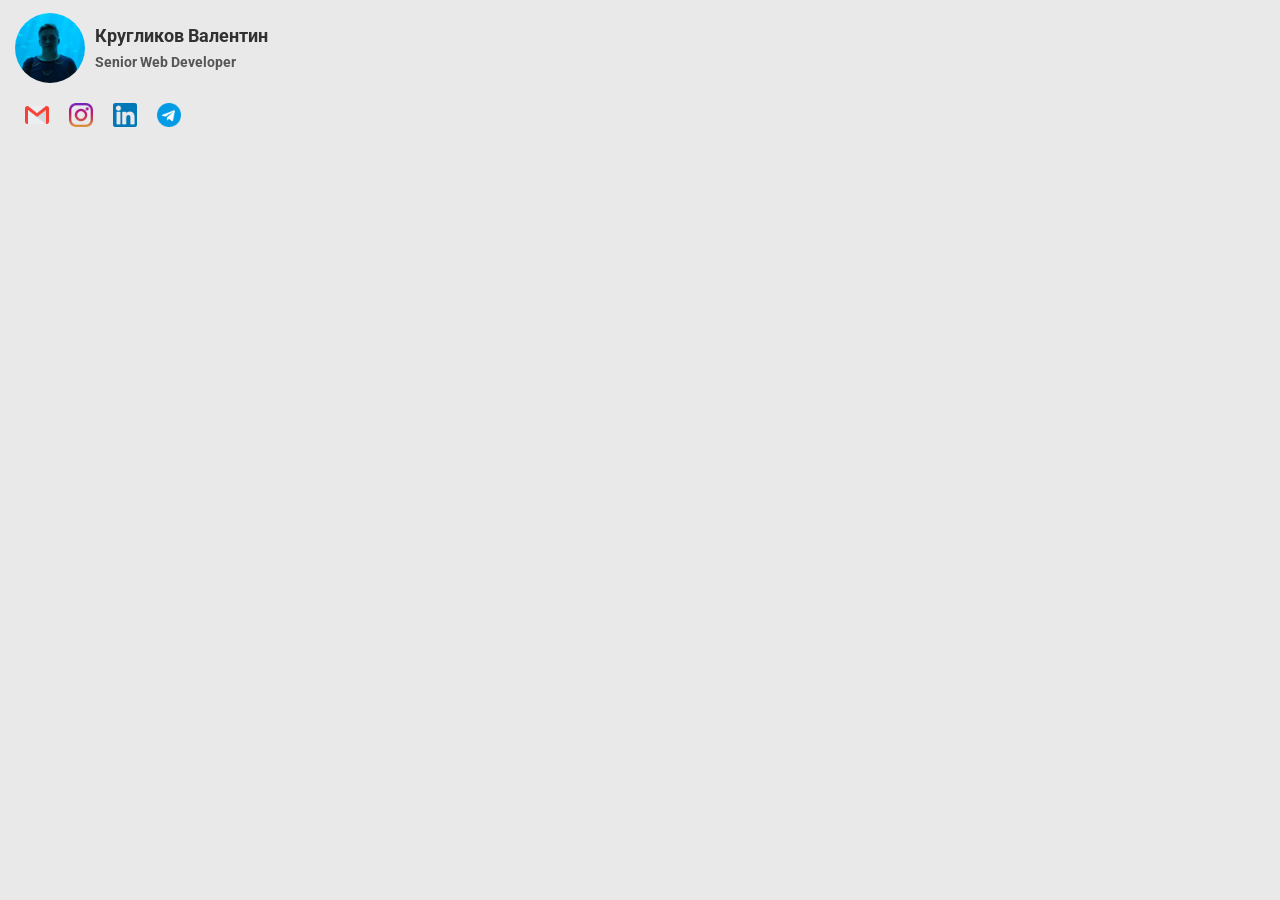
==== public/index.html @ 3395c07c "github actions: ftp deploy" ====
<!DOCTYPE html>
<html lang="ru">
<head>
    <meta charset="UTF-8">
    <meta name="viewport" content="width=device-width, initial-scale=1.0, maximum-scale=1.0, user-scalable=no"/>
    <meta name="description"
          content="Кругликов Валентин - Senior Web Developer | react, javascript, js, web solutions, php, mysql"/>
    <title>Кругликов Валентин - Senior Web Developer</title>
    <link href="/reset.css" rel="stylesheet" type="text/css">
    <link href="/style.css" rel="stylesheet" type="text/css">
</head>
<body>
<div class="profile">
    <div class="profile__ava">
        <img src="/assets/ava.jpeg"/>
    </div>
    <div class="profile__info">
        <h1>Кругликов Валентин</h1>
        <h2 class="gap_top note">Senior Web Developer</h2>
    </div>
</div>
<div class="contacts gap_top">
    <a class="contacts__link" href="mailto:dev.n@bk.ru">
        <img title="mail" src="/assets/social/gmail.png"/>
    </a>
    <a class="contacts__link" target="_blank" href="https://instagram.com/devn.valentin/">
        <img title="instagram" src="/assets/social/instagram.png"/>
    </a>
    <a class="contacts__link" target="_blank" href="https://www.linkedin.com/in/kruglikov-valentin/">
        <img title="instagram" src="/assets/social/linkedin.png"/>
    </a>
    <a class="contacts__link" target="_blank" href="https://t.me/devn1">
        <img title="instagram" src="/assets/social/telegram.png"/>
    </a>
</div>
</body>
</html>
---- style.css ----
@import url('https://fonts.googleapis.com/css2?family=Roboto&display=swap');

* {
    font-family: 'Roboto', sans-serif;
}

body {
    background: #e9e9e9;
    padding: 13px 15px;
}

h1 {
    color: #313131;
    font-size: 18px;
}

.gap {
    margin: 10px 0;
}

.gap_top {
    margin-top: 10px;
}

.note {
    font-size: 14px;
    color: #565455;
}

.contacts {
    display: flex;
    justify-content: flex-start;
    align-items: center;
    flex-direction: row;
}

.contacts__link {
    display: block;
    padding: 10px;
}

.contacts__link img {
    height: 24px;
}

.profile {
    display: flex;
    align-items: center;
    justify-content: flex-start;
}

.profile__ava {
    border-radius: 50%;
    width: 70px;
    overflow: hidden;
}

.profile__ava img {
    width: 100%;
    display: block;
}

.profile__info {
    padding: 10px;
}
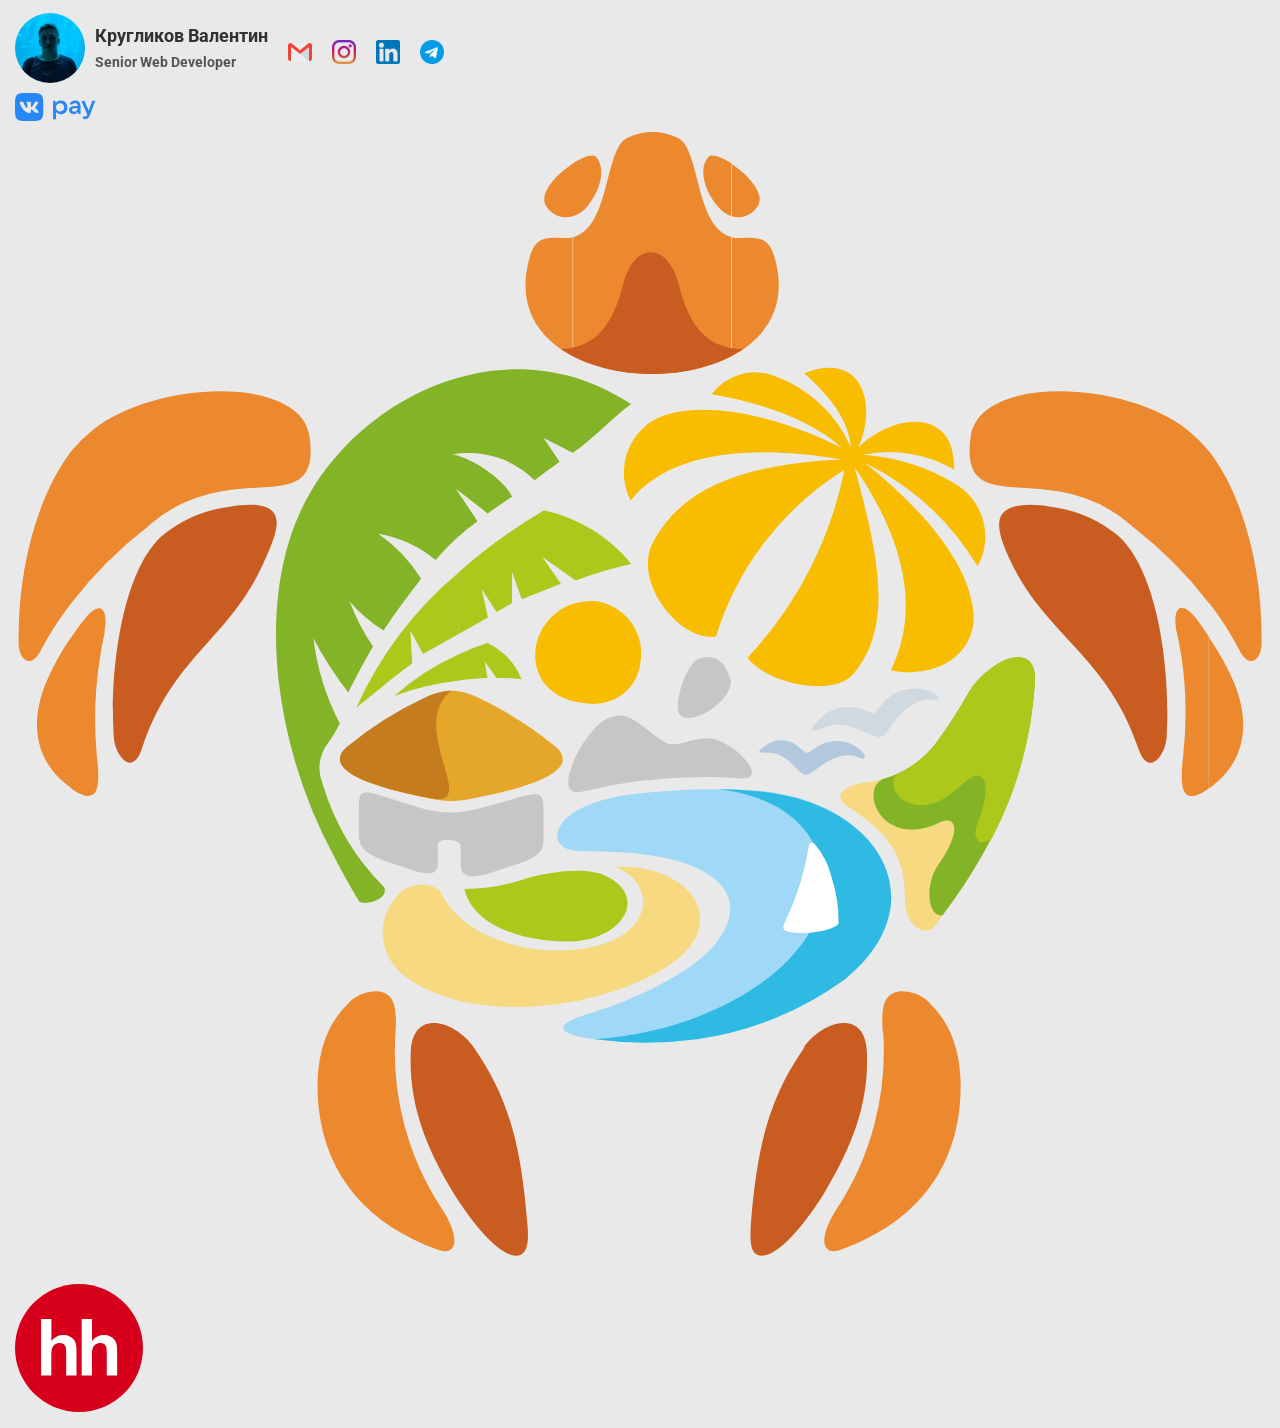
==== commit 5a1ecafd: "projects" ====
--- a/public/index.html
+++ b/public/index.html
@@ -3,8 +3,7 @@
 <head>
     <meta charset="UTF-8">
     <meta name="viewport" content="width=device-width, initial-scale=1.0, maximum-scale=1.0, user-scalable=no"/>
-    <meta name="description"
-          content="Кругликов Валентин - Senior Web Developer | react, javascript, js, web solutions, php, mysql"/>
+    <meta name="description" content="react, javascript, js, web solutions, php, mysql"/>
     <title>Кругликов Валентин - Senior Web Developer</title>
     <link href="/reset.css" rel="stylesheet" type="text/css">
     <link href="/style.css" rel="stylesheet" type="text/css">
@@ -18,20 +17,33 @@
         <h1>Кругликов Валентин</h1>
         <h2 class="gap_top note">Senior Web Developer</h2>
     </div>
+    <div class="contacts gap_top">
+        <a class="contacts__link hidden" href="mailto:dev.n@bk.ru">
+            <img title="mail" src="/assets/social/gmail.png"/>
+        </a>
+        <a class="contacts__link hidden" target="_blank" href="https://instagram.com/devn.valentin/">
+            <img title="instagram" src="/assets/social/instagram.png"/>
+        </a>
+        <a class="contacts__link" target="_blank" href="https://www.linkedin.com/in/kruglikov-valentin/">
+            <img title="instagram" src="/assets/social/linkedin.png"/>
+        </a>
+        <a class="contacts__link" target="_blank" href="https://t.me/devn1">
+            <img title="instagram" src="/assets/social/telegram.png"/>
+        </a>
+    </div>
 </div>
-<div class="contacts gap_top">
-    <a class="contacts__link" href="mailto:dev.n@bk.ru">
-        <img title="mail" src="/assets/social/gmail.png"/>
-    </a>
-    <a class="contacts__link" target="_blank" href="https://instagram.com/devn.valentin/">
-        <img title="instagram" src="/assets/social/instagram.png"/>
-    </a>
-    <a class="contacts__link" target="_blank" href="https://www.linkedin.com/in/kruglikov-valentin/">
-        <img title="instagram" src="/assets/social/linkedin.png"/>
-    </a>
-    <a class="contacts__link" target="_blank" href="https://t.me/devn1">
-        <img title="instagram" src="/assets/social/telegram.png"/>
-    </a>
+<div class="gap_top">
+    <div class="projects">
+        <div class="project__logo project__logo_vkpay">
+            <img src="assets/vkpay.svg"/>
+        </div>
+        <div class="project__logo">
+            <img src="assets/holytrips.svg"/>
+        </div>
+        <div class="project__logo">
+            <img src="assets/hh.svg"/>
+        </div>
+    </div>
 </div>
 </body>
 </html>
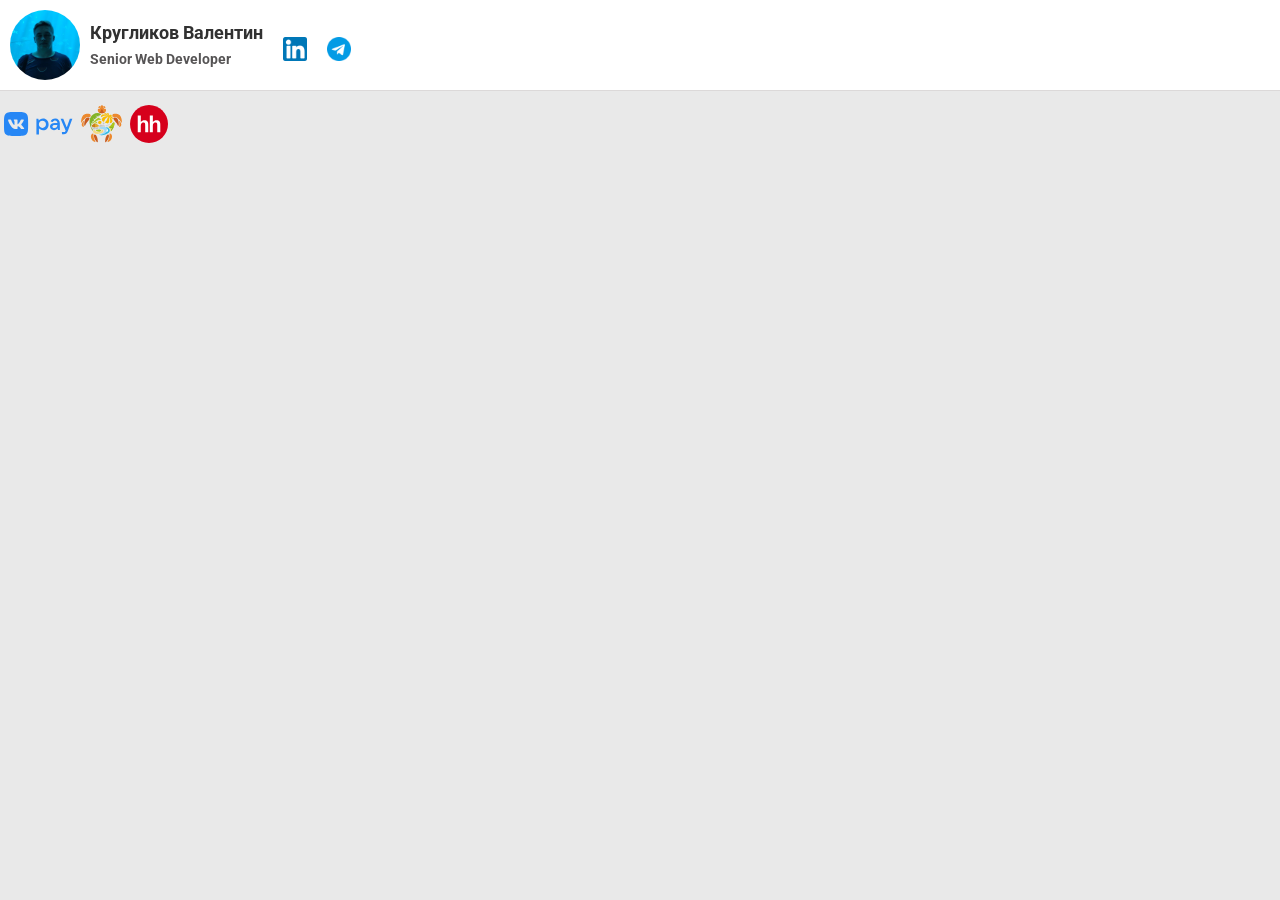
==== commit 4073b9a3: "css" ====
--- a/public/index.html
+++ b/public/index.html
@@ -5,8 +5,8 @@
     <meta name="viewport" content="width=device-width, initial-scale=1.0, maximum-scale=1.0, user-scalable=no"/>
     <meta name="description" content="react, javascript, js, web solutions, php, mysql"/>
     <title>Кругликов Валентин - Senior Web Developer</title>
-    <link href="/reset.css" rel="stylesheet" type="text/css">
-    <link href="/style.css" rel="stylesheet" type="text/css">
+    <link href="reset.css" rel="stylesheet" type="text/css">
+    <link href="style.css" rel="stylesheet" type="text/css">
 </head>
 <body>
 <div class="profile">
--- a/public/style.css
+++ b/public/style.css
@@ -0,0 +1,93 @@
+@import url('https://fonts.googleapis.com/css2?family=Roboto&display=swap');
+
+* {
+    font-family: 'Roboto', sans-serif;
+}
+
+body {
+    background: #e9e9e9;
+    /*padding: 13px 15px;*/
+}
+
+.hidden {
+    display: none !important;
+}
+
+h1 {
+    color: #313131;
+    font-size: 18px;
+}
+
+.gap {
+    margin: 10px 0;
+}
+
+.gap_top {
+    margin-top: 10px;
+}
+
+.note {
+    font-size: 14px;
+    color: #565455;
+}
+
+.contacts {
+    display: flex;
+    justify-content: flex-start;
+    align-items: center;
+    flex-direction: row;
+}
+
+.contacts__link {
+    display: block;
+    padding: 10px;
+}
+
+.contacts__link img {
+    height: 24px;
+}
+
+.profile {
+    display: flex;
+    align-items: center;
+    justify-content: flex-start;
+    background: white;
+    padding: 10px;
+    border-bottom: 1px solid #dcd9d9;
+}
+
+.profile__ava {
+    border-radius: 50%;
+    width: 70px;
+    overflow: hidden;
+}
+
+.profile__ava img {
+    width: 100%;
+    display: block;
+}
+
+.profile__info {
+    padding: 10px;
+}
+
+
+.projects {
+    display: flex;
+}
+
+.project__logo {
+    padding: 4px;
+    box-sizing: border-box;
+    height: 46px;
+    display: flex;
+    align-items: center;
+}
+
+.project__logo > * {
+    height: 100%;
+}
+
+.project__logo_vkpay > * {
+    height: 24px;
+}
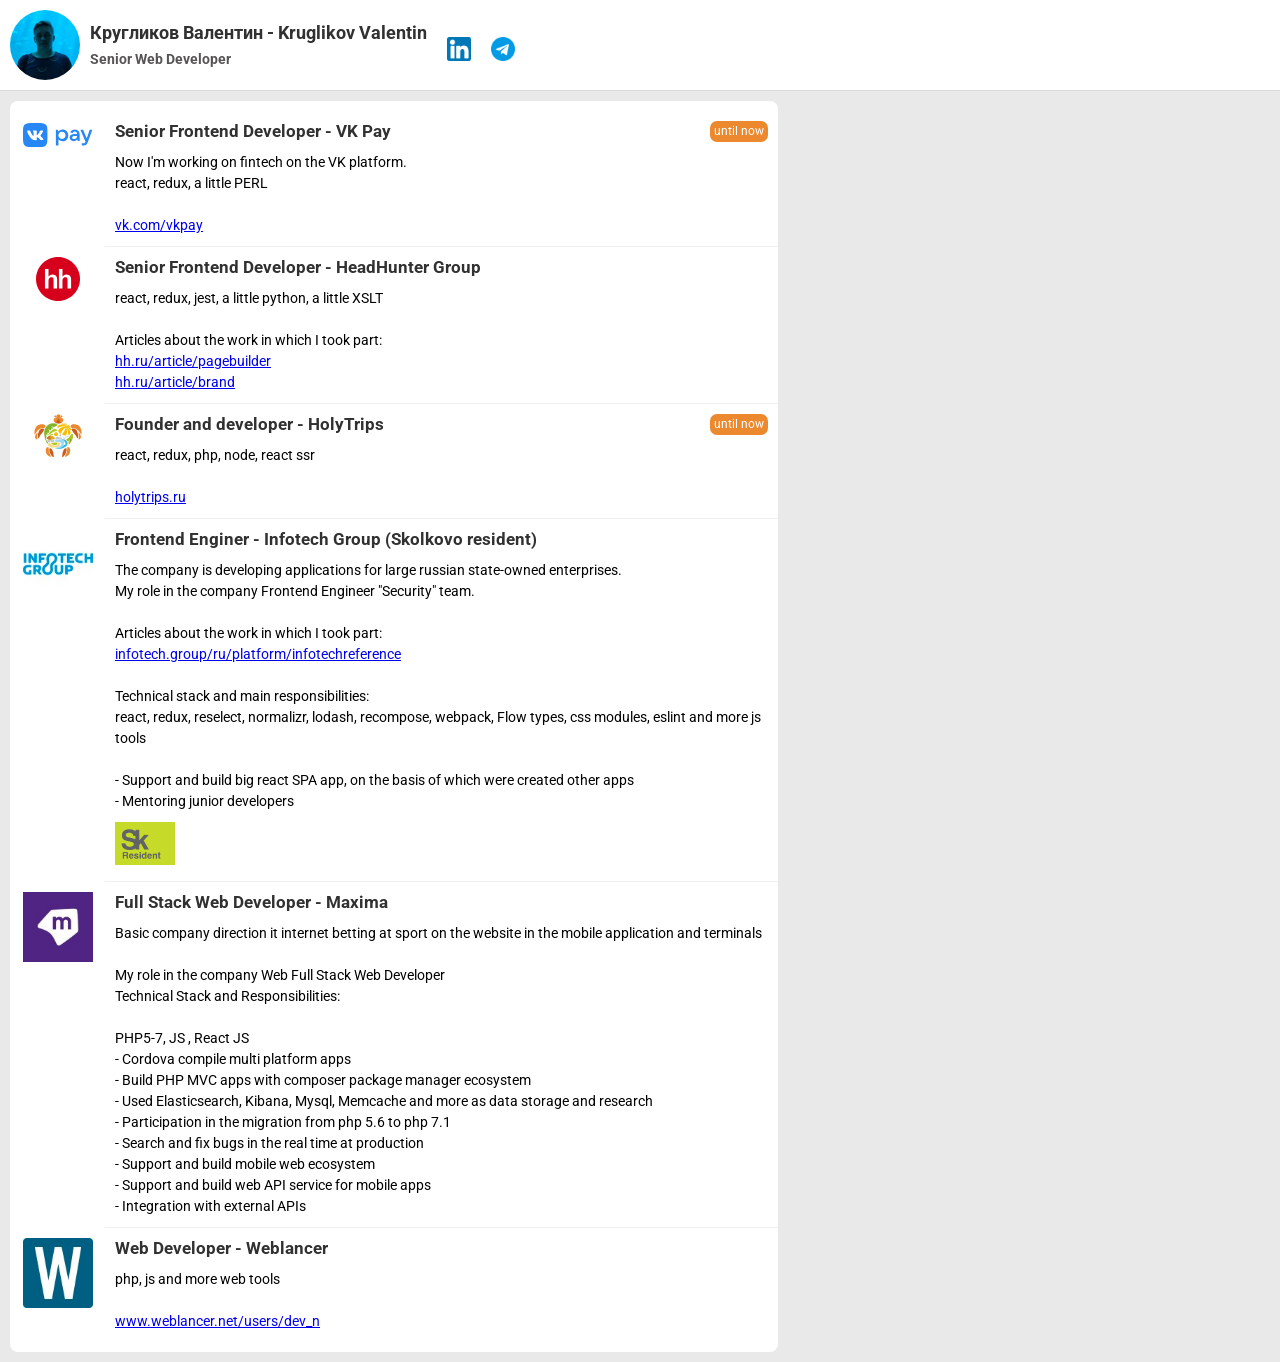
==== commit 8831330b: "projects" ====
--- a/public/index.html
+++ b/public/index.html
@@ -1,5 +1,5 @@
 <!DOCTYPE html>
-<html lang="ru">
+<html lang="en">
 <head>
     <meta charset="UTF-8">
     <meta name="viewport" content="width=device-width, initial-scale=1.0, maximum-scale=1.0, user-scalable=no"/>
@@ -14,7 +14,7 @@
         <img src="/assets/ava.jpeg"/>
     </div>
     <div class="profile__info">
-        <h1>Кругликов Валентин</h1>
+        <h1>Кругликов Валентин - Kruglikov Valentin</h1>
         <h2 class="gap_top note">Senior Web Developer</h2>
     </div>
     <div class="contacts gap_top">
@@ -34,14 +34,94 @@
 </div>
 <div class="gap_top">
     <div class="projects">
-        <div class="project__logo project__logo_vkpay">
-            <img src="assets/vkpay.svg"/>
+        <div class="project">
+            <div class="project__logo project__logo_vkpay">
+                <img src="assets/vkpay.svg"/>
+            </div>
+            <div class="project__content">
+                <div class="until-now">until now</div>
+                <div class="project__position">Senior Frontend Developer - VK Pay</div>
+                Now I'm working on fintech on the VK platform.</br>
+                react, redux, a little PERL</br></br>
+                <a target="_blank" href="https://vk.com/vkpay">vk.com/vkpay</a></br>
+            </div>
         </div>
-        <div class="project__logo">
-            <img src="assets/holytrips.svg"/>
+        <div class="project">
+            <div class="project__logo project__logo_hh">
+                <img src="assets/hh.svg"/>
+            </div>
+            <div class="project__content">
+                <div class="project__position">Senior Frontend Developer - HeadHunter Group</div>
+                react, redux, jest, a little python, a little XSLT</br></br>
+
+                Articles about the work in which I took part:</br>
+                <a target="_blank" href="https://hh.ru/article/pagebuilder">hh.ru/article/pagebuilder</a></br>
+                <a target="_blank" href="https://hh.ru/article/brand">hh.ru/article/brand</a></br>
+            </div>
         </div>
-        <div class="project__logo">
-            <img src="assets/hh.svg"/>
+        <div class="project">
+            <div class="project__logo project__logo_hh">
+                <img src="assets/holytrips.svg"/>
+            </div>
+            <div class="project__content">
+                <div class="until-now">until now</div>
+                <div class="project__position">Founder and developer - HolyTrips</div>
+                react, redux, php, node, react ssr</br></br>
+
+                <a target="_blank" href="https://holytrips.ru">holytrips.ru</a></br>
+            </div>
+        </div>
+        <div class="project">
+            <div class="project__logo">
+                <img src="assets/infotech.png"/>
+            </div>
+            <div class="project__content">
+                <div class="project__position">Frontend Enginer - Infotech Group (Skolkovo resident)</div>
+                The company is developing applications for large russian state-owned enterprises.</br>
+                My role in the company Frontend Engineer "Security" team.</br></br>
+
+                Articles about the work in which I took part:</br>
+                <a href="https://infotech.group/ru/platform/infotechreference">infotech.group/ru/platform/infotechreference</a></br></br>
+
+                Technical stack and main responsibilities:</br>
+                react, redux, reselect, normalizr, lodash, recompose, webpack, Flow types, css modules, eslint and more js tools</br></br>
+
+                - Support and build big react SPA app, on the basis of which were created other apps</br>
+                - Mentoring junior developers</br>
+                <img src="assets/sk.png" class="project-content-icon" />
+            </div>
+        </div>
+        <div class="project">
+            <div class="project__logo">
+                <img src="assets/maxima.png"/>
+            </div>
+            <div class="project__content">
+                <div class="project__position">Full Stack Web Developer - Maxima</div>
+                Basic company direction it internet betting at sport on the website in the mobile application and terminals</br></br>
+
+                My role in the company Web Full Stack Web Developer</br>
+                Technical Stack and Responsibilities:</br></br>
+
+                PHP5-7, JS , React JS</br>
+                - Cordova compile multi platform apps</br>
+                - Build PHP MVC apps with composer package manager ecosystem</br>
+                - Used Elasticsearch, Kibana, Mysql, Memcache and more as data storage and research</br>
+                - Participation in the migration from php 5.6 to php 7.1</br>
+                - Search and fix bugs in the real time at production</br>
+                - Support and build mobile web ecosystem</br>
+                - Support and build web API service for mobile apps</br>
+                - Integration with external APIs</br>
+            </div>
+        </div>
+        <div class="project">
+            <div class="project__logo">
+                <img src="assets/wb.png"/>
+            </div>
+            <div class="project__content">
+                <div class="project__position">Web Developer - Weblancer</div>
+                php, js and more web tools</br></br>
+                <a href="https://www.weblancer.net/users/dev_n/">www.weblancer.net/users/dev_n</a>
+            </div>
         </div>
     </div>
 </div>
--- a/public/style.css
+++ b/public/style.css
@@ -73,21 +73,70 @@
 
 
 .projects {
+    background: white;
+    margin: 10px;
+    border-radius: 8px;
+    padding: 10px 0;
+    max-width: 768px;
+}
+
+.project {
     display: flex;
 }
 
+.project:last-child .project__content {
+    border-bottom: none;
+}
+
+.project__content {
+    padding: 10px;
+    line-height: 21px;
+    font-size: 14px;
+    border-bottom: 1px solid #efefef;
+    width: 100%;
+}
+
+
 .project__logo {
-    padding: 4px;
+    padding: 10px;
     box-sizing: border-box;
-    height: 46px;
+    /*height: 46px;*/
     display: flex;
-    align-items: center;
+    align-items: flex-start;
+    min-width: 95px;
+    justify-content: center;
 }
 
 .project__logo > * {
-    height: 100%;
+    width: 70px;
+    height: auto;
 }
 
 .project__logo_vkpay > * {
-    height: 24px;
+    height: 28px;
 }
+
+.project__logo_hh > * {
+    height: 44px;
+}
+
+.project-content-icon {
+    width: 60px;
+    margin-top: 10px;
+}
+
+.project__position {
+    color: #313131;
+    font-weight: bold;
+    font-size: 17px;
+    margin-bottom: 10px;
+}
+
+.until-now {
+    font-size: 12px;
+    float: right;
+    background: #ec892e;
+    color: #fff;
+    padding: 0px 4px;
+    border-radius: 7px;
+}
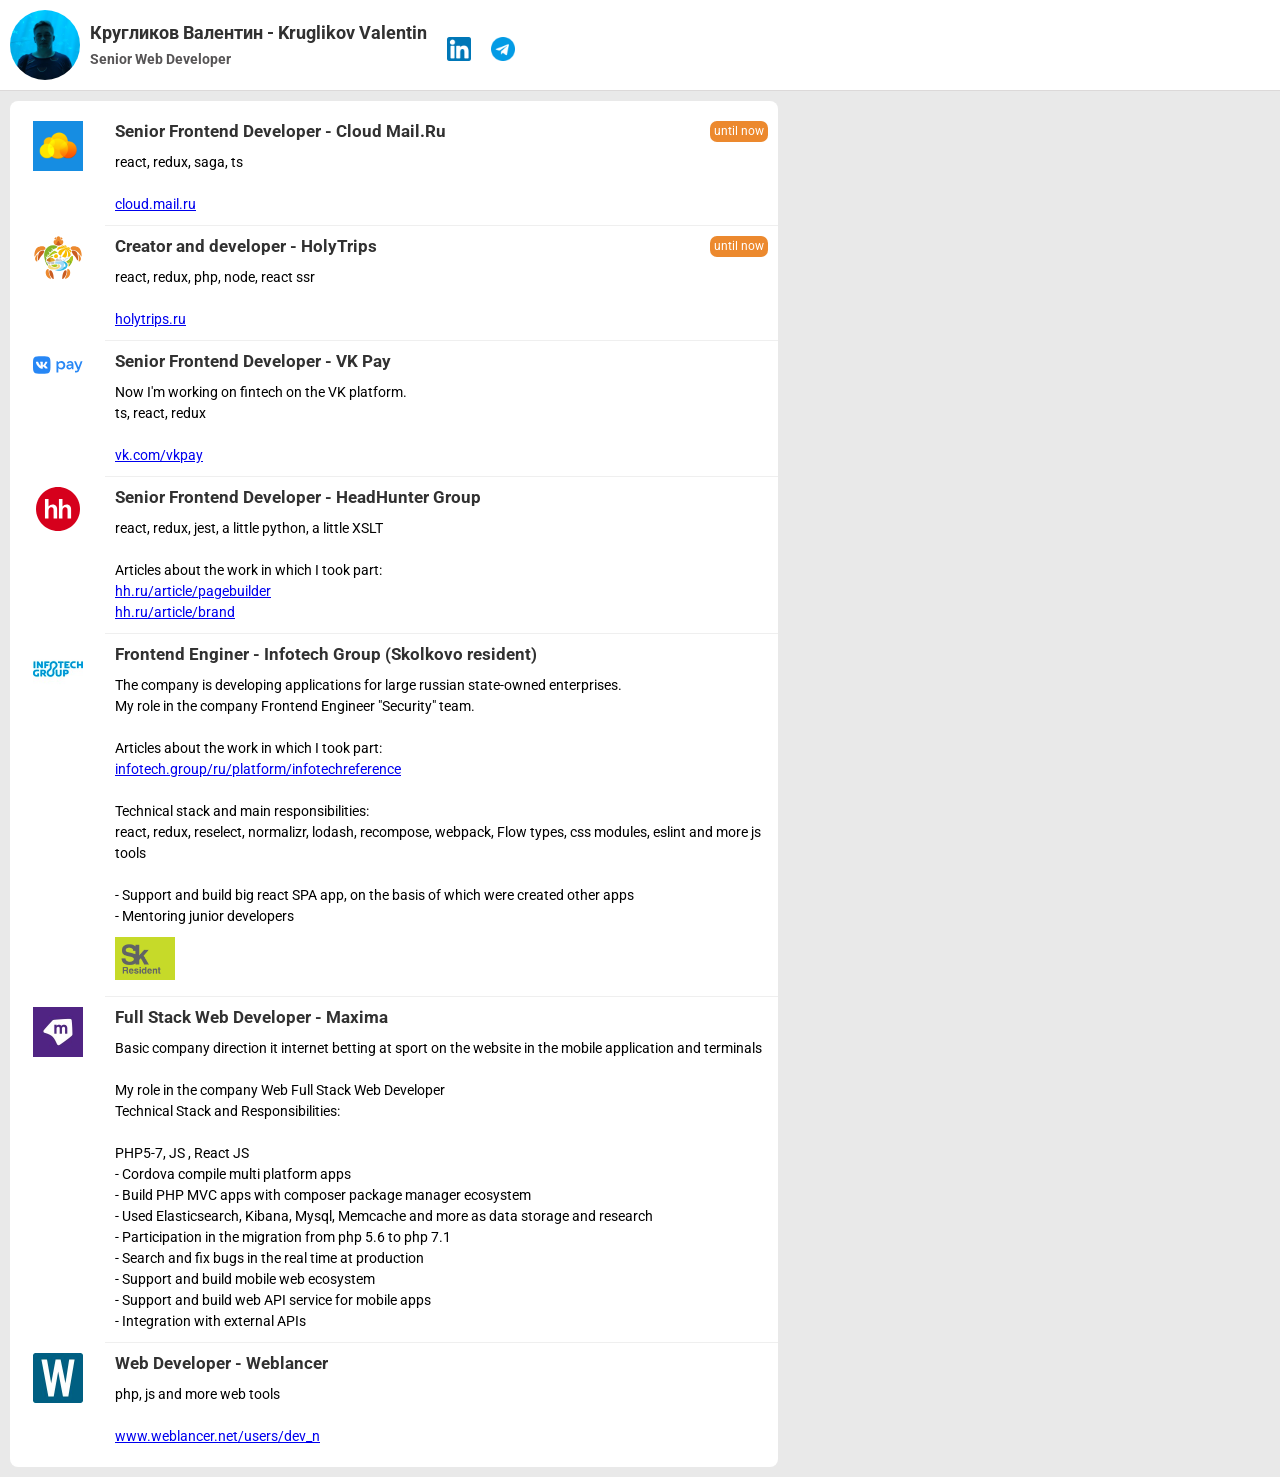
==== commit b833a5ea: "Add cloud to mail ru" ====
--- a/public/index.html
+++ b/public/index.html
@@ -35,14 +35,36 @@
 <div class="gap_top">
     <div class="projects">
         <div class="project">
+            <div class="project__logo">
+                <img src="assets/cloud.png"/>
+            </div>
+            <div class="project__content">
+                <div class="until-now">until now</div>
+                <div class="project__position">Senior Frontend Developer - Cloud Mail.Ru</div>
+                react, redux, saga, ts</br></br>
+                <a target="_blank" href="https://cloud.mail.ru/">cloud.mail.ru</a></br>
+            </div>
+        </div>
+        <div class="project">
+            <div class="project__logo project__logo_hh">
+                <img src="assets/holytrips.svg"/>
+            </div>
+            <div class="project__content">
+                <div class="until-now">until now</div>
+                <div class="project__position">Creator and developer - HolyTrips</div>
+                react, redux, php, node, react ssr</br></br>
+
+                <a target="_blank" href="https://holytrips.ru">holytrips.ru</a></br>
+            </div>
+        </div>
+        <div class="project">
             <div class="project__logo project__logo_vkpay">
                 <img src="assets/vkpay.svg"/>
             </div>
             <div class="project__content">
-                <div class="until-now">until now</div>
                 <div class="project__position">Senior Frontend Developer - VK Pay</div>
                 Now I'm working on fintech on the VK platform.</br>
-                react, redux, a little PERL</br></br>
+                ts, react, redux </br></br>
                 <a target="_blank" href="https://vk.com/vkpay">vk.com/vkpay</a></br>
             </div>
         </div>
@@ -57,18 +79,6 @@
                 Articles about the work in which I took part:</br>
                 <a target="_blank" href="https://hh.ru/article/pagebuilder">hh.ru/article/pagebuilder</a></br>
                 <a target="_blank" href="https://hh.ru/article/brand">hh.ru/article/brand</a></br>
-            </div>
-        </div>
-        <div class="project">
-            <div class="project__logo project__logo_hh">
-                <img src="assets/holytrips.svg"/>
-            </div>
-            <div class="project__content">
-                <div class="until-now">until now</div>
-                <div class="project__position">Founder and developer - HolyTrips</div>
-                react, redux, php, node, react ssr</br></br>
-
-                <a target="_blank" href="https://holytrips.ru">holytrips.ru</a></br>
             </div>
         </div>
         <div class="project">
--- a/public/style.css
+++ b/public/style.css
@@ -1,4 +1,10 @@
 @import url('https://fonts.googleapis.com/css2?family=Roboto&display=swap');
+
+@media (prefers-color-scheme: dark) {
+    body {
+        /*background: black!important;*/
+    }
+}
 
 * {
     font-family: 'Roboto', sans-serif;
@@ -84,6 +90,12 @@
     display: flex;
 }
 
+@media (max-width: 375px) {
+    .project {
+        flex-direction: column;
+    }
+}
+
 .project:last-child .project__content {
     border-bottom: none;
 }
@@ -93,7 +105,12 @@
     line-height: 21px;
     font-size: 14px;
     border-bottom: 1px solid #efefef;
-    width: 100%;
+    overflow: hidden;
+    flex-grow: 1;
+}
+
+.project__content a {
+    word-break: break-all;
 }
 
 
@@ -108,7 +125,7 @@
 }
 
 .project__logo > * {
-    width: 70px;
+    width: 50px;
     height: auto;
 }
 
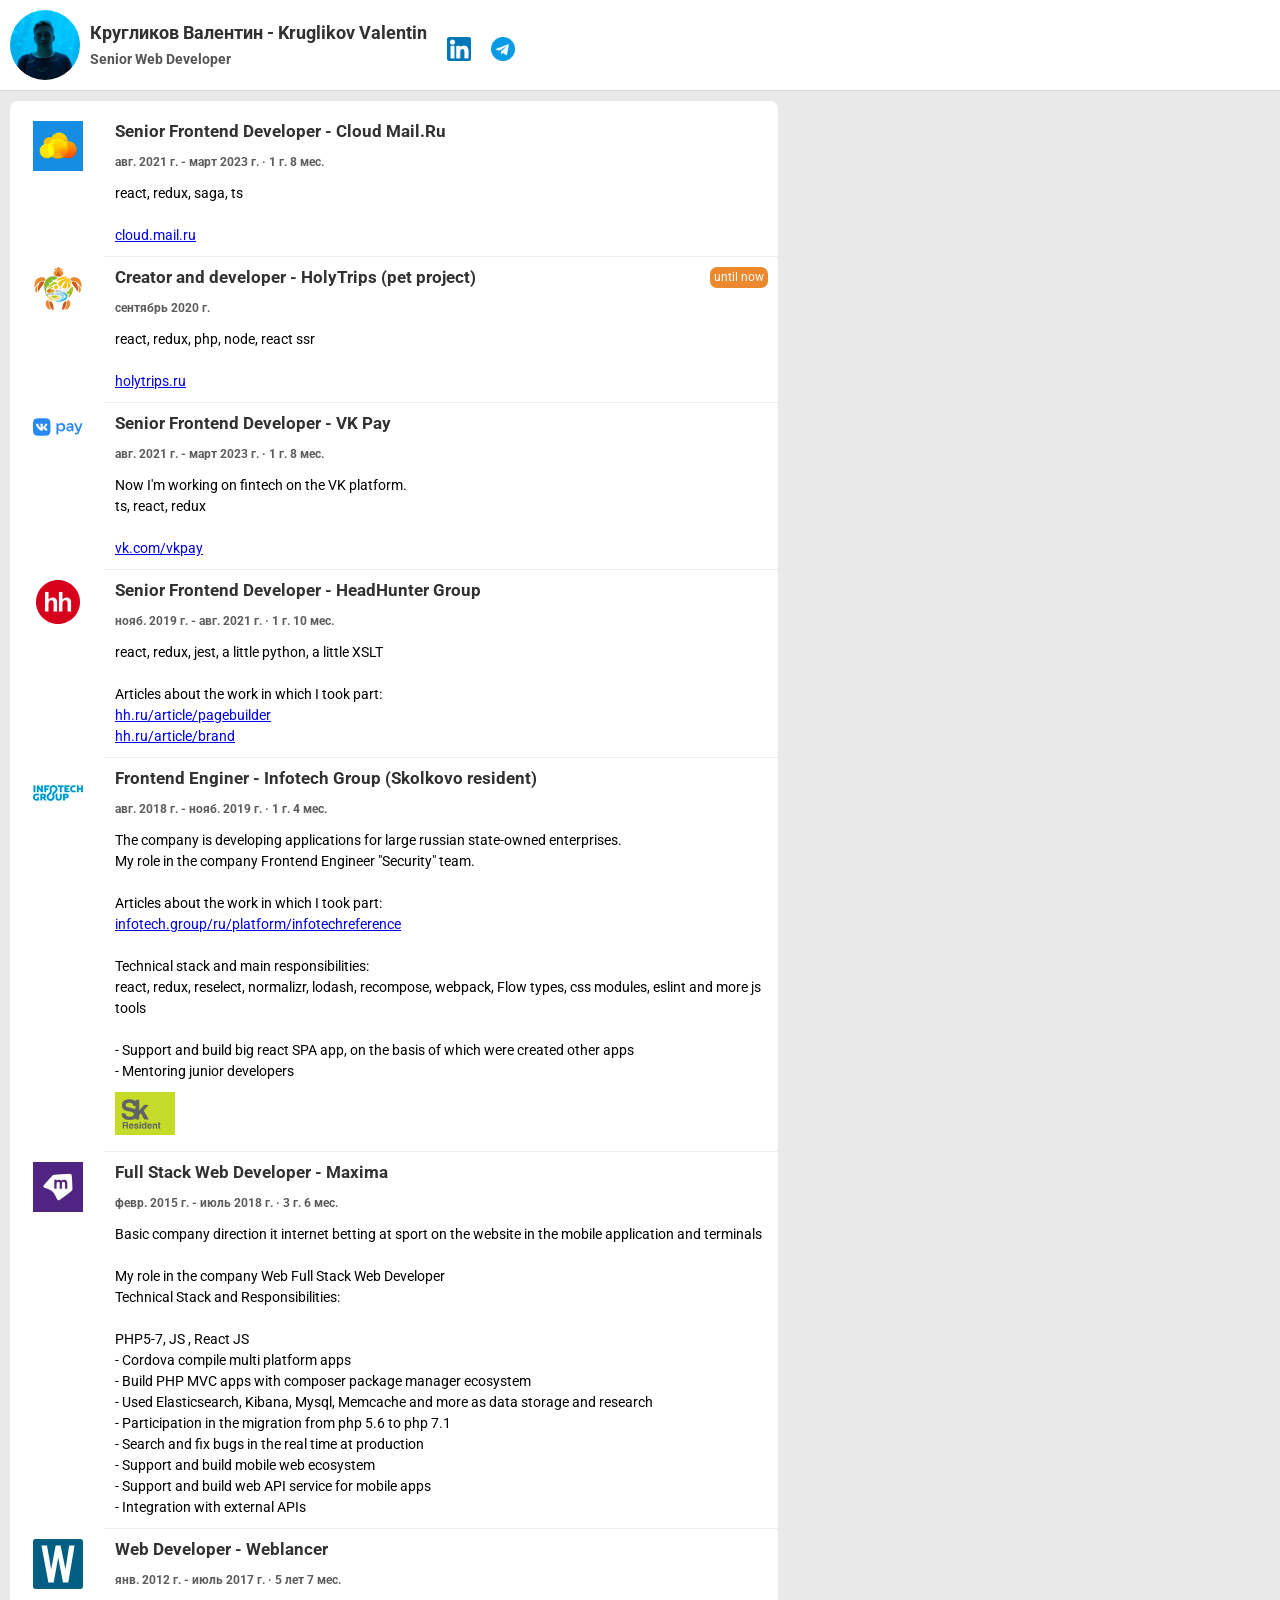
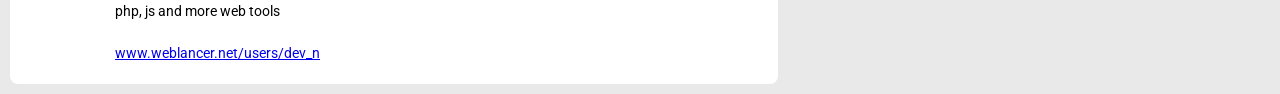
==== commit fe9c88f9: "fix dates" ====
--- a/public/index.html
+++ b/public/index.html
@@ -39,8 +39,8 @@
                 <img src="assets/cloud.png"/>
             </div>
             <div class="project__content">
-                <div class="until-now">until now</div>
                 <div class="project__position">Senior Frontend Developer - Cloud Mail.Ru</div>
+                <div class="project__date">авг. 2021 г. - март 2023 г. · 1 г. 8 мес.</div>
                 react, redux, saga, ts</br></br>
                 <a target="_blank" href="https://cloud.mail.ru/">cloud.mail.ru</a></br>
             </div>
@@ -51,7 +51,8 @@
             </div>
             <div class="project__content">
                 <div class="until-now">until now</div>
-                <div class="project__position">Creator and developer - HolyTrips</div>
+                <div class="project__position">Creator and developer - HolyTrips (pet project)</div>
+                <div class="project__date">сентябрь 2020 г.</div>
                 react, redux, php, node, react ssr</br></br>
 
                 <a target="_blank" href="https://holytrips.ru">holytrips.ru</a></br>
@@ -63,6 +64,7 @@
             </div>
             <div class="project__content">
                 <div class="project__position">Senior Frontend Developer - VK Pay</div>
+                <div class="project__date">авг. 2021 г. - март 2023 г. · 1 г. 8 мес.</div>
                 Now I'm working on fintech on the VK platform.</br>
                 ts, react, redux </br></br>
                 <a target="_blank" href="https://vk.com/vkpay">vk.com/vkpay</a></br>
@@ -74,6 +76,7 @@
             </div>
             <div class="project__content">
                 <div class="project__position">Senior Frontend Developer - HeadHunter Group</div>
+                <div class="project__date">нояб. 2019 г. - авг. 2021 г. · 1 г. 10 мес.</div>
                 react, redux, jest, a little python, a little XSLT</br></br>
 
                 Articles about the work in which I took part:</br>
@@ -87,6 +90,7 @@
             </div>
             <div class="project__content">
                 <div class="project__position">Frontend Enginer - Infotech Group (Skolkovo resident)</div>
+                <div class="project__date">авг. 2018 г. - нояб. 2019 г. · 1 г. 4 мес.</div>
                 The company is developing applications for large russian state-owned enterprises.</br>
                 My role in the company Frontend Engineer "Security" team.</br></br>
 
@@ -107,6 +111,7 @@
             </div>
             <div class="project__content">
                 <div class="project__position">Full Stack Web Developer - Maxima</div>
+                <div class="project__date">февр. 2015 г. - июль 2018 г. · 3 г. 6 мес.</div>
                 Basic company direction it internet betting at sport on the website in the mobile application and terminals</br></br>
 
                 My role in the company Web Full Stack Web Developer</br>
@@ -129,6 +134,7 @@
             </div>
             <div class="project__content">
                 <div class="project__position">Web Developer - Weblancer</div>
+                <div class="project__date">янв. 2012 г. - июль 2017 г. · 5 лет 7 мес.</div>
                 php, js and more web tools</br></br>
                 <a href="https://www.weblancer.net/users/dev_n/">www.weblancer.net/users/dev_n</a>
             </div>
--- a/public/style.css
+++ b/public/style.css
@@ -7,7 +7,7 @@
 }
 
 * {
-    font-family: 'Roboto', sans-serif;
+    font-family: 'Roboto', Arial, sans-serif;
 }
 
 body {
@@ -149,6 +149,13 @@
     margin-bottom: 10px;
 }
 
+.project__date {
+    font-size: 12px;
+    margin: 10px 0;
+    color: #5c5c5c;
+    font-weight: bold;
+}
+
 .until-now {
     font-size: 12px;
     float: right;
